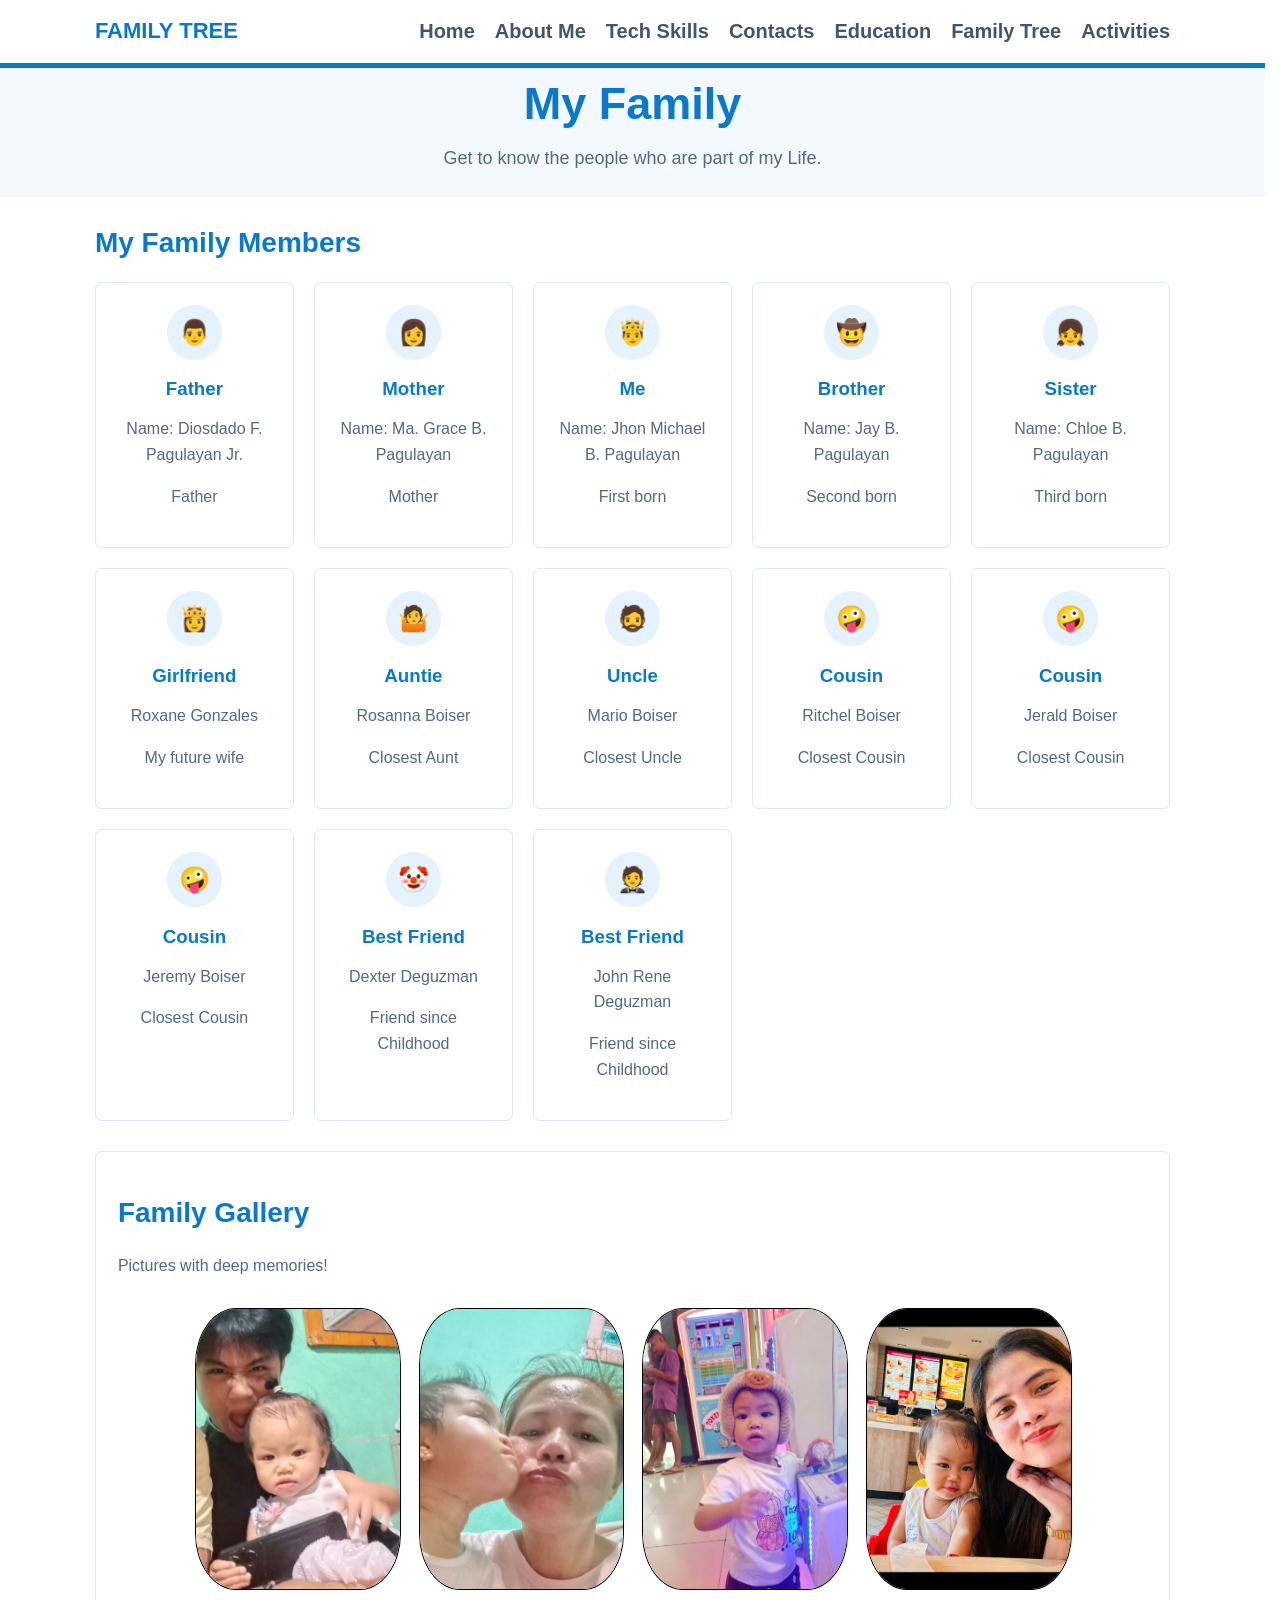
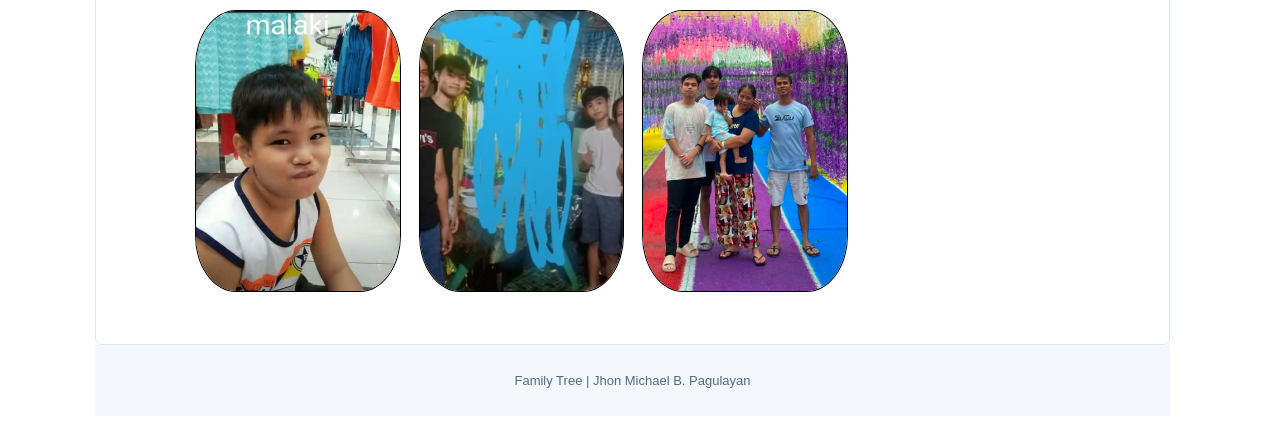
==== family.html @ d04b99bc "Add files via upload" ====
<!DOCTYPE html>
<html lang="en">
<head>
    <meta charset="UTF-8">
    <meta name="viewport" content="width=device-width, initial-scale=1.0">
    <title>Family Tree - Jhon Michael B. Pagulayan</title>
    <link rel="icon" href="iconall.png">

    <style>
        html {
            scrollbar-gutter: stable;
            overflow-y: overlay;
        }
        body {
            margin: 0;
            font-family: Arial, sans-serif;
            color: #1d2f49;
            background-color: #ffffff;
            overflow-y: scroll;
        }

        header {
            border-bottom: 5px solid #0879cf;
        }

        nav {
            width: 85%;
            margin: auto;
            display: flex;
            justify-content: space-between;
            align-items: center;
        }

        nav h1 {
            color: #0879cf;
            font-size: 22px;
        }

        nav ul {
            display: flex;
            list-style: none;
            gap: 20px;
        }

        nav a {
            text-decoration: none;
            color: #405573;
            font-weight: bold;
            font-size: 20px;
        }

        nav a:hover { color: #cf0808; }

        .heading {
            background-color: #f4f9ff;
            padding: 10px 7%;
            text-align: center;
        }

        .heading h1 {
            color: #0879cf;
            font-size: 45px;
            margin: 0;
        }

        .heading p {
            color: #526987;
            font-size: 18px;
        }

        .container {
            width: 85%;
            margin: 30px auto;
        }

        .container h2 {
            color: #0879cf;
            font-size: 28px;
        }

        .family {
            display: grid;
            grid-template-columns: repeat(5, 1fr);
            gap: 20px;
        }

        .family-card {
            border: 1px solid #dce8f5;
            border-radius: 7px;
            padding: 22px;
            text-align: center;
        }

        .family-card:hover {
            box-shadow: 0 5px 15px #dce8f5;
        }

        .icon {
            background-color: #e5f2ff;
            color: #0879cf;
            width: 55px;
            height: 55px;
            margin: auto;
            border-radius: 50%;
            display: flex;
            justify-content: center;
            align-items: center;
            font-size: 25px;
        }

        .family-card h3 {
            color: #0879cf;
            margin-bottom: 10px;
        }

        .family-card p {
            color: #526987;
            line-height: 1.6;
        }

        .gallery {
            margin-top: 30px;
            padding: 22px;
            border: 1px solid #dce8f5;
            border-radius: 7px;
        }

        .gallery h2 {
            color: #0879cf; 
         }

        .gallery p {
            color: #526987;
            line-height: 1.6;
        }

        .family-gallery {
            height: 85%;
            width: 85%;
            margin: 30px auto;
            padding: 0;
            display: grid;
            grid-template-columns: repeat(4, 1fr);
            gap: 20px;
            list-style: none;
        }

        .family-gallery img {
            width: 100%;
            height: 280px;
            object-fit: cover;
            object-position: center;
            display: block;
            border-radius: 20%;
            border: 1px solid black;
        }

        .family-gallery li :hover {
            box-shadow: 0 5px 15px #58a2f1;
        }

        footer {
            background-color: #f4f7fb;
            padding: 15px;
            text-align: center;
            color: #526987;
            font-size: 13px;
        }
    </style>
</head>

<body>

    <header>
        <nav>
            
            <h1>FAMILY TREE</h1>

            <ul>
                <li><a href="index.html">Home</a></li>
                <li><a href="aboutme.html">About Me</a></li>
                <li><a href="skills.html">Tech Skills</a></li>
                <li><a href="contacts.html">Contacts</a></li>
                <li><a href="education.html">Education</a></li>
                <li><a href="family.html">Family Tree</a></li>
                <li><a href="activities.html">Activities</a></li>
            </ul>
        </nav>
    </header>

    <section class="heading">
        <h1>My Family</h1>
        <p>Get to know the people who are part of my Life.</p>
    </section>

    <main class="container">

        <h2>My Family Members</h2>

        <section class="family">

            <div class="family-card">
                <div class="icon">&#128104;</div>
                <h3>Father</h3>
                <p>Name: Diosdado F. Pagulayan Jr.</p>
                <p>Father</p>
            </div>

            <div class="family-card">
                <div class="icon">&#128105;</div>
                <h3>Mother</h3>
                <p>Name: Ma. Grace B. Pagulayan</p>
                <p>Mother</p>
            </div>

            <div class="family-card">
                <div class="icon">&#129332;</div>
                <h3>Me</h3>
                <p>Name: Jhon Michael B. Pagulayan</p>
                <p>First born</p>
            </div>

            <div class="family-card">
                <div class="icon">&#129312;</div>
                <h3>Brother</h3>
                <p>Name: Jay B. Pagulayan</p>
                <p>Second born</p>
            </div>

            <div class="family-card">
                <div class="icon">&#128103;</div>
                <h3>Sister</h3>
                <p>Name: Chloe B. Pagulayan</p>
                <p>Third born</p>
            </div>

            <div class="family-card">
                <div class="icon">&#128120;</div>
                <h3>Girlfriend</h3>
                <p>Roxane Gonzales</p>
                <p>My future wife</p>
            </div>

            <div class="family-card">
                <div class="icon">&#129335;</div>
                <h3>Auntie</h3>
                <p>Rosanna Boiser</p>
                <p>Closest Aunt</p>
            </div>

            <div class="family-card">
                <div class="icon">&#129492;</div>
                <h3>Uncle</h3>
                <p>Mario Boiser</p>
                <p>Closest Uncle</p>
            </div>

            <div class="family-card">
                <div class="icon">&#129322;</div>
                <h3>Cousin</h3>
                <p>Ritchel Boiser</p>
                <p>Closest Cousin</p>
            </div>

            <div class="family-card">
                <div class="icon">&#129322;</div>
                <h3>Cousin</h3>
                <p>Jerald Boiser</p>
                <p>Closest Cousin</p>
            </div>

            <div class="family-card">
                <div class="icon">&#129322;</div>
                <h3>Cousin</h3>
                <p>Jeremy Boiser</p>
                <p>Closest Cousin</p>
            </div>

            <div class="family-card">
                <div class="icon">&#129313;</div>
                <h3>Best Friend</h3>
                <p>Dexter Deguzman</p>
                <p>Friend since Childhood</p>
            </div>

            <div class="family-card">
                <div class="icon">&#129333;</div>
                <h3>Best Friend</h3>
                <p>John Rene Deguzman</p>
                <p>Friend since Childhood</p>
            </div>

        </section>

        <section class="gallery">
            <h2>Family Gallery</h2>
            <p>Pictures with deep memories!</p>

            <ul class="family-gallery">
                <li><img src="1000126988.jpg" alt=" Picture 1"></li>
                <li><img src="1000126985.jpg" alt=" Picture 2"></li>
                <li><img src="1000126986.jpg" alt=" Picture 3"></li>
                <li><img src="1000126987.jpg" alt=" Picture 4"></li>
                <li><img src="1000126984.jpg" alt=" Picture 5"></li>
                <li><img src="1000126990.jpg" alt=" Picture 6"></li>
                <li><img src="1000126994.jpg" alt=" Picture 7"></li>
            </ul>
    </section>


    <footer>
        <p>Family Tree | Jhon Michael B. Pagulayan</p>
    </footer>

</body>
</html>
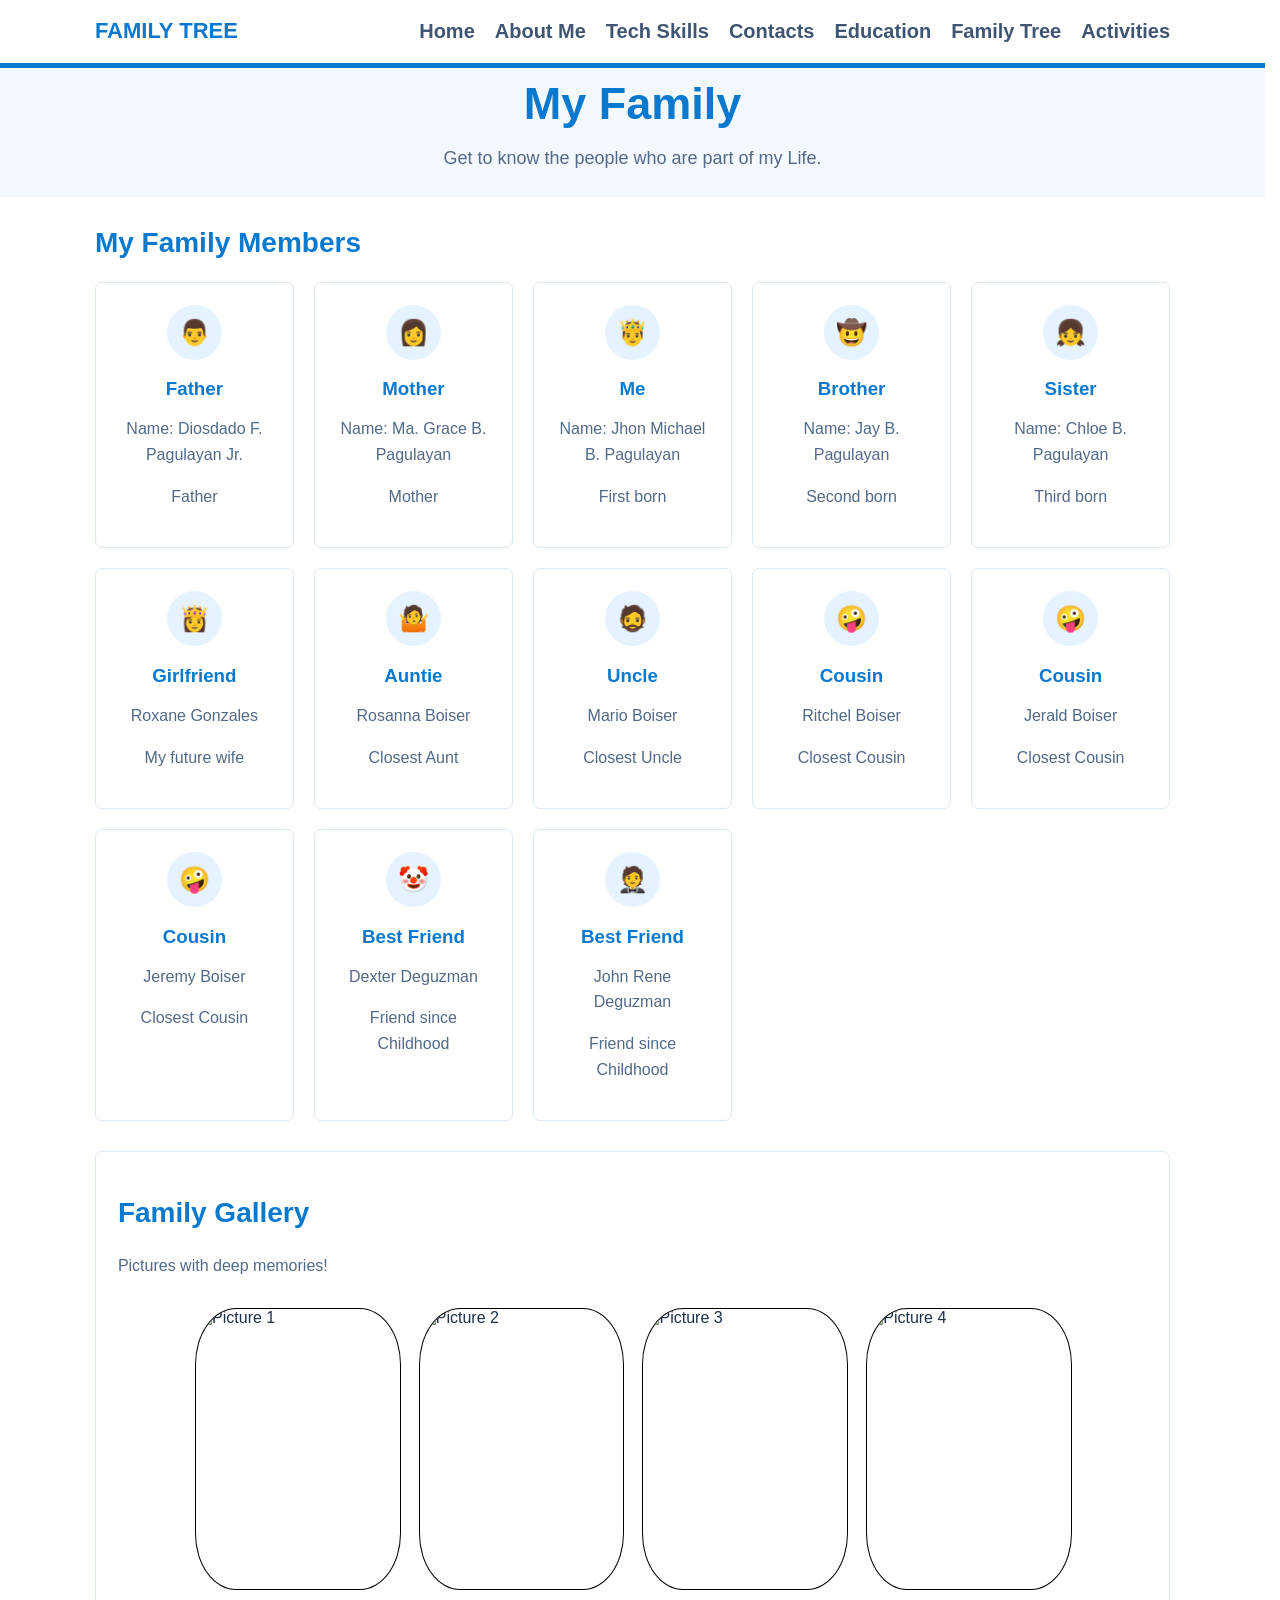
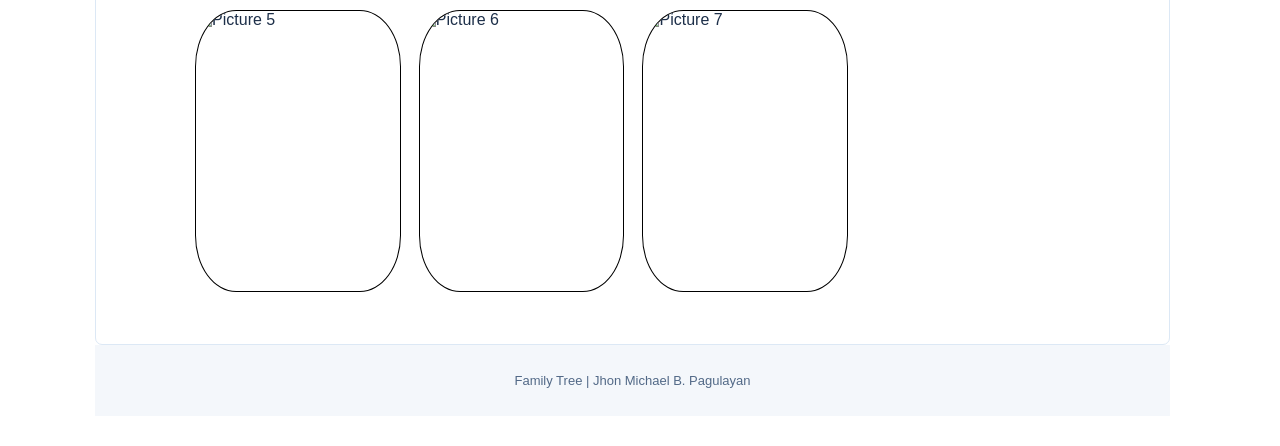
==== commit 835dbe76: "Update family.html" ====
--- a/family.html
+++ b/family.html
@@ -298,13 +298,13 @@
             <p>Pictures with deep memories!</p>
 
             <ul class="family-gallery">
-                <li><img src="1000126988.jpg" alt=" Picture 1"></li>
-                <li><img src="1000126985.jpg" alt=" Picture 2"></li>
-                <li><img src="1000126986.jpg" alt=" Picture 3"></li>
-                <li><img src="1000126987.jpg" alt=" Picture 4"></li>
-                <li><img src="1000126984.jpg" alt=" Picture 5"></li>
-                <li><img src="1000126990.jpg" alt=" Picture 6"></li>
-                <li><img src="1000126994.jpg" alt=" Picture 7"></li>
+                <li><img src="1000126988.j" alt=" Picture 1"></li>
+                <li><img src="1000126985.j" alt=" Picture 2"></li>
+                <li><img src="1000126986.j" alt=" Picture 3"></li>
+                <li><img src="1000126987.j" alt=" Picture 4"></li>
+                <li><img src="1000126984.j" alt=" Picture 5"></li>
+                <li><img src="1000126990.j" alt=" Picture 6"></li>
+                <li><img src="1000126994.j" alt=" Picture 7"></li>
             </ul>
     </section>
 
